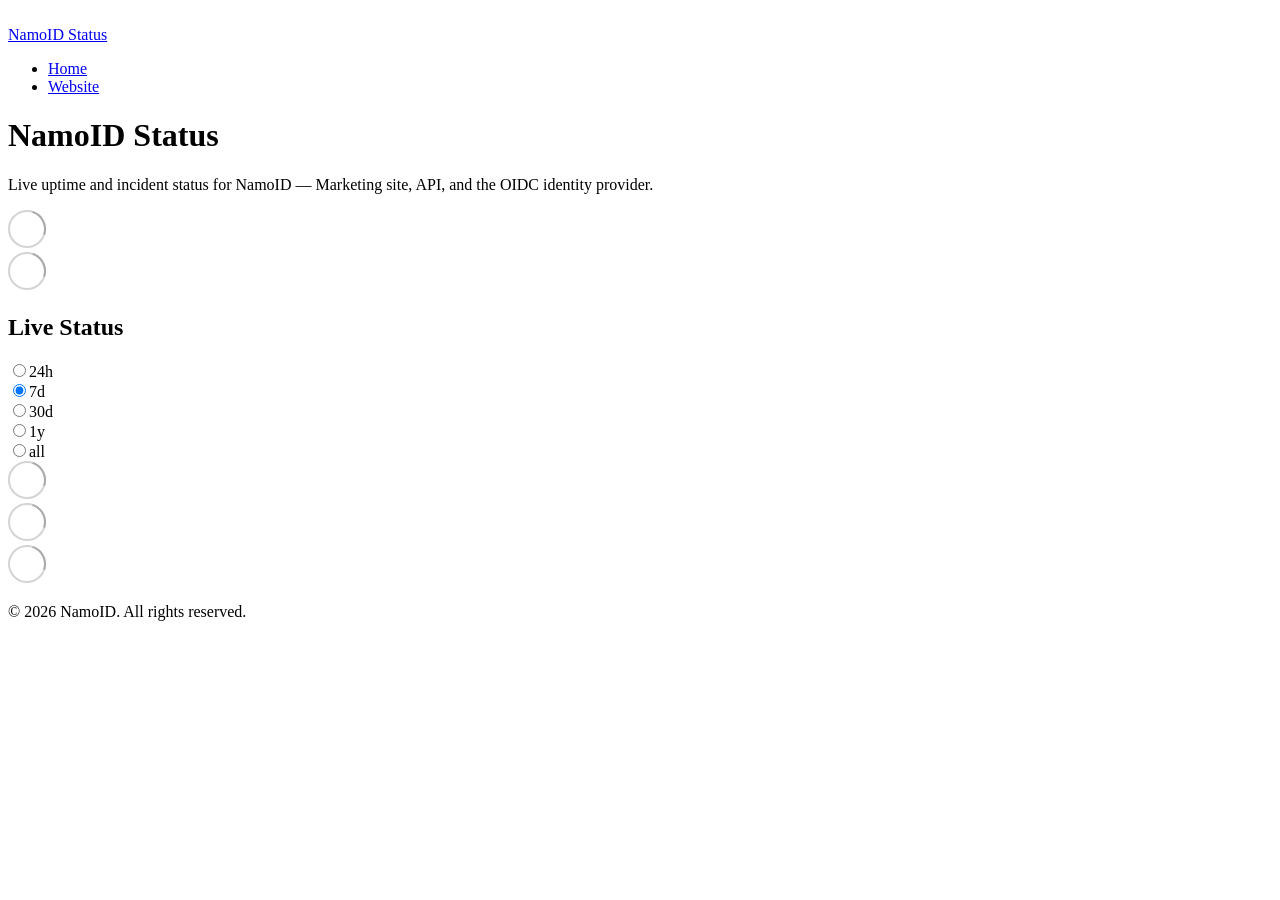
==== index.html @ d567763c "deploy: 367782b0f05a856212b68f230123e1f87686e694" ====
<!DOCTYPE html> <html lang=en> <head> <meta charset=utf-8> <meta content="width=device-width,initial-scale=1" name=viewport> <meta content=#333333 name=theme-color> <base href=/ > <link href=manifest.json rel=manifest crossorigin=use-credentials> <script>__SAPPER__={baseUrl:"",preloaded:[void 0,{}]};if('serviceWorker' in navigator)navigator.serviceWorker.register('/service-worker.js');(function(){try{eval("async function x(){}");var main="/client/client.33821339.js"}catch(e){main="/client/legacy/client.0864e225.js"};var s=document.createElement("script");try{new Function("if(0)import('')")();s.src=main;s.type="module";s.crossOrigin="use-credentials";}catch(e){s.src="/client/shimport@2.0.5.js";s.setAttribute("data-main",main);}document.head.appendChild(s);}());</script> <link href=client/client-31a52aa5.css rel=stylesheet><link href=client/createOctokit-a85f76c7.css rel=stylesheet><link href=client/index-b0b6455a.css rel=stylesheet> <title>NamoID Status</title><link href=https://status.namoid.in/themes/light.css rel=stylesheet><link href=https://status.namoid.in/global.css rel=stylesheet><link href=https://raw.githubusercontent.com/upptime/upptime/master/assets/upptime-icon.svg rel=icon type=image/svg><link href=/logo-192.png rel=icon type=image/png> <link href=/client/client.33821339.js rel=modulepreload as=script crossorigin=use-credentials><link href=/client/client-31a52aa5.css rel=preload as=style><link href=/client/index.540138ce.js rel=modulepreload as=script crossorigin=use-credentials><link href=/client/createOctokit.667b0dd9.js rel=modulepreload as=script crossorigin=use-credentials><link href=/client/inject_styles.803b7e80.js rel=modulepreload as=script crossorigin=use-credentials><link href=/client/createOctokit-a85f76c7.css rel=preload as=style><link href=/client/index-b0b6455a.css rel=preload as=style></head> <body> <div id=sapper> <nav class=svelte-a08hsz><div class="svelte-a08hsz container"><div><a class="svelte-a08hsz logo" href=https://status.namoid.in><img alt="" class=svelte-a08hsz src=https://namoid.in/brand/namoid-mark.svg> <div>NamoID Status</div></a></div> <ul class=svelte-a08hsz><li><a class=svelte-a08hsz href=/ target=_self aria-current=page>Home</a> <li><a class=svelte-a08hsz href=https://namoid.in target=_self>Website</a> </li> </ul></div> </nav> <main class=container> <header class=svelte-ngkazm><h1>NamoID Status</h1> <p class="svelte-ngkazm lead">Live uptime and incident status for NamoID — Marketing site, API, and the OIDC identity provider.</header> <section class=svelte-8lnl4f><div class="svelte-68jxue loading"><svg class=svelte-68jxue height=38 stroke=#aaa width=38 xmlns=http://www.w3.org/2000/svg><g fill=none fill-rule=evenodd><g stroke-width=2 transform="translate(1 1)"><circle cx=18 cy=18 r=18 stroke-opacity=.5></circle><path d="M36 18c0-9.94-8.06-18-18-18"><animateTransform attributeName=transform dur=1s from="0 18 18" repeatCount=indefinite to="360 18 18" type=rotate></animateTransform></path></g></g></svg></div> </section> <section class=svelte-8lnl4f><div class="svelte-68jxue loading"><svg class=svelte-68jxue height=38 stroke=#aaa width=38 xmlns=http://www.w3.org/2000/svg><g fill=none fill-rule=evenodd><g stroke-width=2 transform="translate(1 1)"><circle cx=18 cy=18 r=18 stroke-opacity=.5></circle><path d="M36 18c0-9.94-8.06-18-18-18"><animateTransform attributeName=transform dur=1s from="0 18 18" repeatCount=indefinite to="360 18 18" type=rotate></animateTransform></path></g></g></svg></div> </section> <div class="svelte-fqsq6s f changed"><h2>Live Status</h2> <form class="svelte-fqsq6s f r"><div><input class=svelte-fqsq6s id=data_day name=d type=radio value=day><label class=svelte-fqsq6s for=data_day>24h</label></div> <div><input class=svelte-fqsq6s id=data_week name=d type=radio value=week checked><label class=svelte-fqsq6s for=data_week>7d</label></div> <div><input class=svelte-fqsq6s id=data_month name=d type=radio value=month><label class=svelte-fqsq6s for=data_month>30d</label></div> <div><input class=svelte-fqsq6s id=data_year name=d type=radio value=year><label class=svelte-fqsq6s for=data_year>1y</label></div> <div><input class=svelte-fqsq6s id=data_all name=d type=radio value=all><label class=svelte-fqsq6s for=data_all>all</label></div></form></div> <section class="svelte-fqsq6s live-status"><div class="svelte-68jxue loading"><svg class=svelte-68jxue height=38 stroke=#aaa width=38 xmlns=http://www.w3.org/2000/svg><g fill=none fill-rule=evenodd><g stroke-width=2 transform="translate(1 1)"><circle cx=18 cy=18 r=18 stroke-opacity=.5></circle><path d="M36 18c0-9.94-8.06-18-18-18"><animateTransform attributeName=transform dur=1s from="0 18 18" repeatCount=indefinite to="360 18 18" type=rotate></animateTransform></path></g></g></svg></div> </section> <section><div class="svelte-68jxue loading"><svg class=svelte-68jxue height=38 stroke=#aaa width=38 xmlns=http://www.w3.org/2000/svg><g fill=none fill-rule=evenodd><g stroke-width=2 transform="translate(1 1)"><circle cx=18 cy=18 r=18 stroke-opacity=.5></circle><path d="M36 18c0-9.94-8.06-18-18-18"><animateTransform attributeName=transform dur=1s from="0 18 18" repeatCount=indefinite to="360 18 18" type=rotate></animateTransform></path></g></g></svg></div> </section> <section><div class="svelte-68jxue loading"><svg class=svelte-68jxue height=38 stroke=#aaa width=38 xmlns=http://www.w3.org/2000/svg><g fill=none fill-rule=evenodd><g stroke-width=2 transform="translate(1 1)"><circle cx=18 cy=18 r=18 stroke-opacity=.5></circle><path d="M36 18c0-9.94-8.06-18-18-18"><animateTransform attributeName=transform dur=1s from="0 18 18" repeatCount=indefinite to="360 18 18" type=rotate></animateTransform></path></g></g></svg></div></section></main> <footer class=svelte-jbr799><p>© 2026 NamoID. All rights reserved.</p> </footer></div> <script> try {
        if (typeof window !== "undefined" && window.navigator && navigator.serviceWorker) {
          navigator.serviceWorker.getRegistrations().then(function (registrations) {
            for (let registration of registrations) {
              registration.unregister();
            }
          });
        }
        if (typeof window !== "undefined" && "caches" in window) {
          caches.keys().then(function (keyList) {
            return Promise.all(
              keyList.map(function (key) {
                return caches.delete(key);
              })
            );
          });
        }
      } catch (error) {} </script>
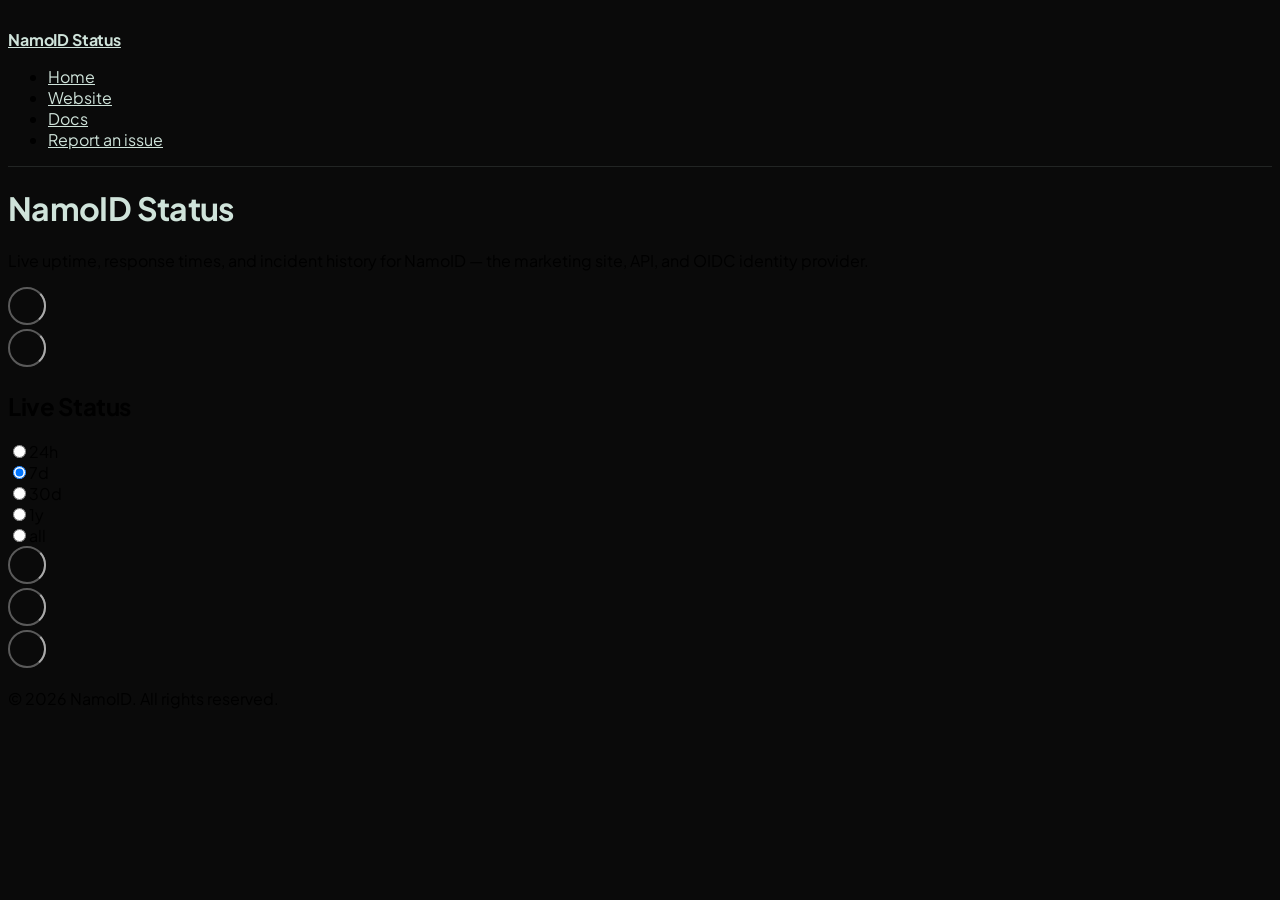
==== commit 08731f06: "deploy: 83ed402b2a803e1e3908982a7a2457b0d4858296" ====
--- a/index.html
+++ b/index.html
@@ -1,4 +1,4 @@
-<!DOCTYPE html> <html lang=en> <head> <meta charset=utf-8> <meta content="width=device-width,initial-scale=1" name=viewport> <meta content=#333333 name=theme-color> <base href=/ > <link href=manifest.json rel=manifest crossorigin=use-credentials> <script>__SAPPER__={baseUrl:"",preloaded:[void 0,{}]};if('serviceWorker' in navigator)navigator.serviceWorker.register('/service-worker.js');(function(){try{eval("async function x(){}");var main="/client/client.33821339.js"}catch(e){main="/client/legacy/client.0864e225.js"};var s=document.createElement("script");try{new Function("if(0)import('')")();s.src=main;s.type="module";s.crossOrigin="use-credentials";}catch(e){s.src="/client/shimport@2.0.5.js";s.setAttribute("data-main",main);}document.head.appendChild(s);}());</script> <link href=client/client-31a52aa5.css rel=stylesheet><link href=client/createOctokit-a85f76c7.css rel=stylesheet><link href=client/index-b0b6455a.css rel=stylesheet> <title>NamoID Status</title><link href=https://status.namoid.in/themes/light.css rel=stylesheet><link href=https://status.namoid.in/global.css rel=stylesheet><link href=https://raw.githubusercontent.com/upptime/upptime/master/assets/upptime-icon.svg rel=icon type=image/svg><link href=/logo-192.png rel=icon type=image/png> <link href=/client/client.33821339.js rel=modulepreload as=script crossorigin=use-credentials><link href=/client/client-31a52aa5.css rel=preload as=style><link href=/client/index.540138ce.js rel=modulepreload as=script crossorigin=use-credentials><link href=/client/createOctokit.667b0dd9.js rel=modulepreload as=script crossorigin=use-credentials><link href=/client/inject_styles.803b7e80.js rel=modulepreload as=script crossorigin=use-credentials><link href=/client/createOctokit-a85f76c7.css rel=preload as=style><link href=/client/index-b0b6455a.css rel=preload as=style></head> <body> <div id=sapper> <nav class=svelte-a08hsz><div class="svelte-a08hsz container"><div><a class="svelte-a08hsz logo" href=https://status.namoid.in><img alt="" class=svelte-a08hsz src=https://namoid.in/brand/namoid-mark.svg> <div>NamoID Status</div></a></div> <ul class=svelte-a08hsz><li><a class=svelte-a08hsz href=/ target=_self aria-current=page>Home</a> <li><a class=svelte-a08hsz href=https://namoid.in target=_self>Website</a> </li> </ul></div> </nav> <main class=container> <header class=svelte-ngkazm><h1>NamoID Status</h1> <p class="svelte-ngkazm lead">Live uptime and incident status for NamoID — Marketing site, API, and the OIDC identity provider.</header> <section class=svelte-8lnl4f><div class="svelte-68jxue loading"><svg class=svelte-68jxue height=38 stroke=#aaa width=38 xmlns=http://www.w3.org/2000/svg><g fill=none fill-rule=evenodd><g stroke-width=2 transform="translate(1 1)"><circle cx=18 cy=18 r=18 stroke-opacity=.5></circle><path d="M36 18c0-9.94-8.06-18-18-18"><animateTransform attributeName=transform dur=1s from="0 18 18" repeatCount=indefinite to="360 18 18" type=rotate></animateTransform></path></g></g></svg></div> </section> <section class=svelte-8lnl4f><div class="svelte-68jxue loading"><svg class=svelte-68jxue height=38 stroke=#aaa width=38 xmlns=http://www.w3.org/2000/svg><g fill=none fill-rule=evenodd><g stroke-width=2 transform="translate(1 1)"><circle cx=18 cy=18 r=18 stroke-opacity=.5></circle><path d="M36 18c0-9.94-8.06-18-18-18"><animateTransform attributeName=transform dur=1s from="0 18 18" repeatCount=indefinite to="360 18 18" type=rotate></animateTransform></path></g></g></svg></div> </section> <div class="svelte-fqsq6s f changed"><h2>Live Status</h2> <form class="svelte-fqsq6s f r"><div><input class=svelte-fqsq6s id=data_day name=d type=radio value=day><label class=svelte-fqsq6s for=data_day>24h</label></div> <div><input class=svelte-fqsq6s id=data_week name=d type=radio value=week checked><label class=svelte-fqsq6s for=data_week>7d</label></div> <div><input class=svelte-fqsq6s id=data_month name=d type=radio value=month><label class=svelte-fqsq6s for=data_month>30d</label></div> <div><input class=svelte-fqsq6s id=data_year name=d type=radio value=year><label class=svelte-fqsq6s for=data_year>1y</label></div> <div><input class=svelte-fqsq6s id=data_all name=d type=radio value=all><label class=svelte-fqsq6s for=data_all>all</label></div></form></div> <section class="svelte-fqsq6s live-status"><div class="svelte-68jxue loading"><svg class=svelte-68jxue height=38 stroke=#aaa width=38 xmlns=http://www.w3.org/2000/svg><g fill=none fill-rule=evenodd><g stroke-width=2 transform="translate(1 1)"><circle cx=18 cy=18 r=18 stroke-opacity=.5></circle><path d="M36 18c0-9.94-8.06-18-18-18"><animateTransform attributeName=transform dur=1s from="0 18 18" repeatCount=indefinite to="360 18 18" type=rotate></animateTransform></path></g></g></svg></div> </section> <section><div class="svelte-68jxue loading"><svg class=svelte-68jxue height=38 stroke=#aaa width=38 xmlns=http://www.w3.org/2000/svg><g fill=none fill-rule=evenodd><g stroke-width=2 transform="translate(1 1)"><circle cx=18 cy=18 r=18 stroke-opacity=.5></circle><path d="M36 18c0-9.94-8.06-18-18-18"><animateTransform attributeName=transform dur=1s from="0 18 18" repeatCount=indefinite to="360 18 18" type=rotate></animateTransform></path></g></g></svg></div> </section> <section><div class="svelte-68jxue loading"><svg class=svelte-68jxue height=38 stroke=#aaa width=38 xmlns=http://www.w3.org/2000/svg><g fill=none fill-rule=evenodd><g stroke-width=2 transform="translate(1 1)"><circle cx=18 cy=18 r=18 stroke-opacity=.5></circle><path d="M36 18c0-9.94-8.06-18-18-18"><animateTransform attributeName=transform dur=1s from="0 18 18" repeatCount=indefinite to="360 18 18" type=rotate></animateTransform></path></g></g></svg></div></section></main> <footer class=svelte-jbr799><p>© 2026 NamoID. All rights reserved.</p> </footer></div> <script> try {
+<!DOCTYPE html> <html lang=en> <head> <meta charset=utf-8> <meta content="width=device-width,initial-scale=1" name=viewport> <meta content=#333333 name=theme-color> <base href=/ > <link href=manifest.json rel=manifest crossorigin=use-credentials> <script>__SAPPER__={baseUrl:"",preloaded:[void 0,{}]};if('serviceWorker' in navigator)navigator.serviceWorker.register('/service-worker.js');(function(){try{eval("async function x(){}");var main="/client/client.bd8306f9.js"}catch(e){main="/client/legacy/client.c1e51a05.js"};var s=document.createElement("script");try{new Function("if(0)import('')")();s.src=main;s.type="module";s.crossOrigin="use-credentials";}catch(e){s.src="/client/shimport@2.0.5.js";s.setAttribute("data-main",main);}document.head.appendChild(s);}());</script> <link href=client/client-31a52aa5.css rel=stylesheet><link href=client/createOctokit-a85f76c7.css rel=stylesheet><link href=client/index-b0b6455a.css rel=stylesheet> <title>NamoID Status</title><link href=https://status.namoid.in/themes/dark.css rel=stylesheet><link href=https://status.namoid.in/global.css rel=stylesheet><link href=https://namoid.in/brand/namoid-favicon.svg rel=icon type=image/svg><link href=https://namoid.in/brand/namoid-favicon.svg rel=icon type=image/png><style>@import url(https://fonts.googleapis.com/css2?family=Plus+Jakarta+Sans:wght@400;500;600;700&family=JetBrains+Mono:wght@400;500&display=swap);:root{--namoid-emerald:#0e5b47;--namoid-deep:#0a4a39;--namoid-mint:#cfe3da;--namoid-ink:#0a0a0a}body{font-family:'Plus Jakarta Sans',system-ui,-apple-system,sans-serif!important;background:var(--namoid-ink)!important}.lead,h1,h2,h3{font-family:'Plus Jakarta Sans',sans-serif!important}h1,h2,h3{letter-spacing:-.02em}header h1{color:var(--namoid-mint)}a{color:var(--namoid-mint)}a:hover{color:#fff}code{font-family:'JetBrains Mono',ui-monospace,monospace!important}nav{border-bottom:1px solid rgba(207,227,218,.12)}nav .logo div{color:var(--namoid-mint);font-weight:700;letter-spacing:-.01em}</style> <link href=/client/client.bd8306f9.js rel=modulepreload as=script crossorigin=use-credentials><link href=/client/client-31a52aa5.css rel=preload as=style><link href=/client/index.55be8b76.js rel=modulepreload as=script crossorigin=use-credentials><link href=/client/createOctokit.fb13999f.js rel=modulepreload as=script crossorigin=use-credentials><link href=/client/inject_styles.803b7e80.js rel=modulepreload as=script crossorigin=use-credentials><link href=/client/createOctokit-a85f76c7.css rel=preload as=style><link href=/client/index-b0b6455a.css rel=preload as=style></head> <body> <div id=sapper> <nav class=svelte-a08hsz><div class="svelte-a08hsz container"><div><a class="svelte-a08hsz logo" href=https://status.namoid.in><img alt="" class=svelte-a08hsz src=https://namoid.in/brand/namoid-mark.svg> <div>NamoID Status</div></a></div> <ul class=svelte-a08hsz><li><a class=svelte-a08hsz href=/ target=_self aria-current=page>Home</a> <li><a class=svelte-a08hsz href=https://namoid.in target=_self>Website</a> <li><a class=svelte-a08hsz href=https://docs.namoid.in target=_self>Docs</a> <li><a class=svelte-a08hsz href=https://github.com/namoidhq/namoid-status/issues target=_self>Report an issue</a> </li> </ul></div> </nav> <main class=container> <header class=svelte-ngkazm><h1>NamoID Status</h1> <p class="svelte-ngkazm lead">Live uptime, response times, and incident history for NamoID — the marketing site, API, and OIDC identity provider.</header> <section class=svelte-8lnl4f><div class="svelte-68jxue loading"><svg class=svelte-68jxue height=38 stroke=#aaa width=38 xmlns=http://www.w3.org/2000/svg><g fill=none fill-rule=evenodd><g stroke-width=2 transform="translate(1 1)"><circle cx=18 cy=18 r=18 stroke-opacity=.5></circle><path d="M36 18c0-9.94-8.06-18-18-18"><animateTransform attributeName=transform dur=1s from="0 18 18" repeatCount=indefinite to="360 18 18" type=rotate></animateTransform></path></g></g></svg></div> </section> <section class=svelte-8lnl4f><div class="svelte-68jxue loading"><svg class=svelte-68jxue height=38 stroke=#aaa width=38 xmlns=http://www.w3.org/2000/svg><g fill=none fill-rule=evenodd><g stroke-width=2 transform="translate(1 1)"><circle cx=18 cy=18 r=18 stroke-opacity=.5></circle><path d="M36 18c0-9.94-8.06-18-18-18"><animateTransform attributeName=transform dur=1s from="0 18 18" repeatCount=indefinite to="360 18 18" type=rotate></animateTransform></path></g></g></svg></div> </section> <div class="svelte-fqsq6s f changed"><h2>Live Status</h2> <form class="svelte-fqsq6s f r"><div><input class=svelte-fqsq6s id=data_day name=d type=radio value=day><label class=svelte-fqsq6s for=data_day>24h</label></div> <div><input class=svelte-fqsq6s id=data_week name=d type=radio value=week checked><label class=svelte-fqsq6s for=data_week>7d</label></div> <div><input class=svelte-fqsq6s id=data_month name=d type=radio value=month><label class=svelte-fqsq6s for=data_month>30d</label></div> <div><input class=svelte-fqsq6s id=data_year name=d type=radio value=year><label class=svelte-fqsq6s for=data_year>1y</label></div> <div><input class=svelte-fqsq6s id=data_all name=d type=radio value=all><label class=svelte-fqsq6s for=data_all>all</label></div></form></div> <section class="svelte-fqsq6s live-status"><div class="svelte-68jxue loading"><svg class=svelte-68jxue height=38 stroke=#aaa width=38 xmlns=http://www.w3.org/2000/svg><g fill=none fill-rule=evenodd><g stroke-width=2 transform="translate(1 1)"><circle cx=18 cy=18 r=18 stroke-opacity=.5></circle><path d="M36 18c0-9.94-8.06-18-18-18"><animateTransform attributeName=transform dur=1s from="0 18 18" repeatCount=indefinite to="360 18 18" type=rotate></animateTransform></path></g></g></svg></div> </section> <section><div class="svelte-68jxue loading"><svg class=svelte-68jxue height=38 stroke=#aaa width=38 xmlns=http://www.w3.org/2000/svg><g fill=none fill-rule=evenodd><g stroke-width=2 transform="translate(1 1)"><circle cx=18 cy=18 r=18 stroke-opacity=.5></circle><path d="M36 18c0-9.94-8.06-18-18-18"><animateTransform attributeName=transform dur=1s from="0 18 18" repeatCount=indefinite to="360 18 18" type=rotate></animateTransform></path></g></g></svg></div> </section> <section><div class="svelte-68jxue loading"><svg class=svelte-68jxue height=38 stroke=#aaa width=38 xmlns=http://www.w3.org/2000/svg><g fill=none fill-rule=evenodd><g stroke-width=2 transform="translate(1 1)"><circle cx=18 cy=18 r=18 stroke-opacity=.5></circle><path d="M36 18c0-9.94-8.06-18-18-18"><animateTransform attributeName=transform dur=1s from="0 18 18" repeatCount=indefinite to="360 18 18" type=rotate></animateTransform></path></g></g></svg></div></section></main> <footer class=svelte-jbr799><p>© 2026 NamoID. All rights reserved.</p> </footer></div> <script> try {
         if (typeof window !== "undefined" && window.navigator && navigator.serviceWorker) {
           navigator.serviceWorker.getRegistrations().then(function (registrations) {
             for (let registration of registrations) {
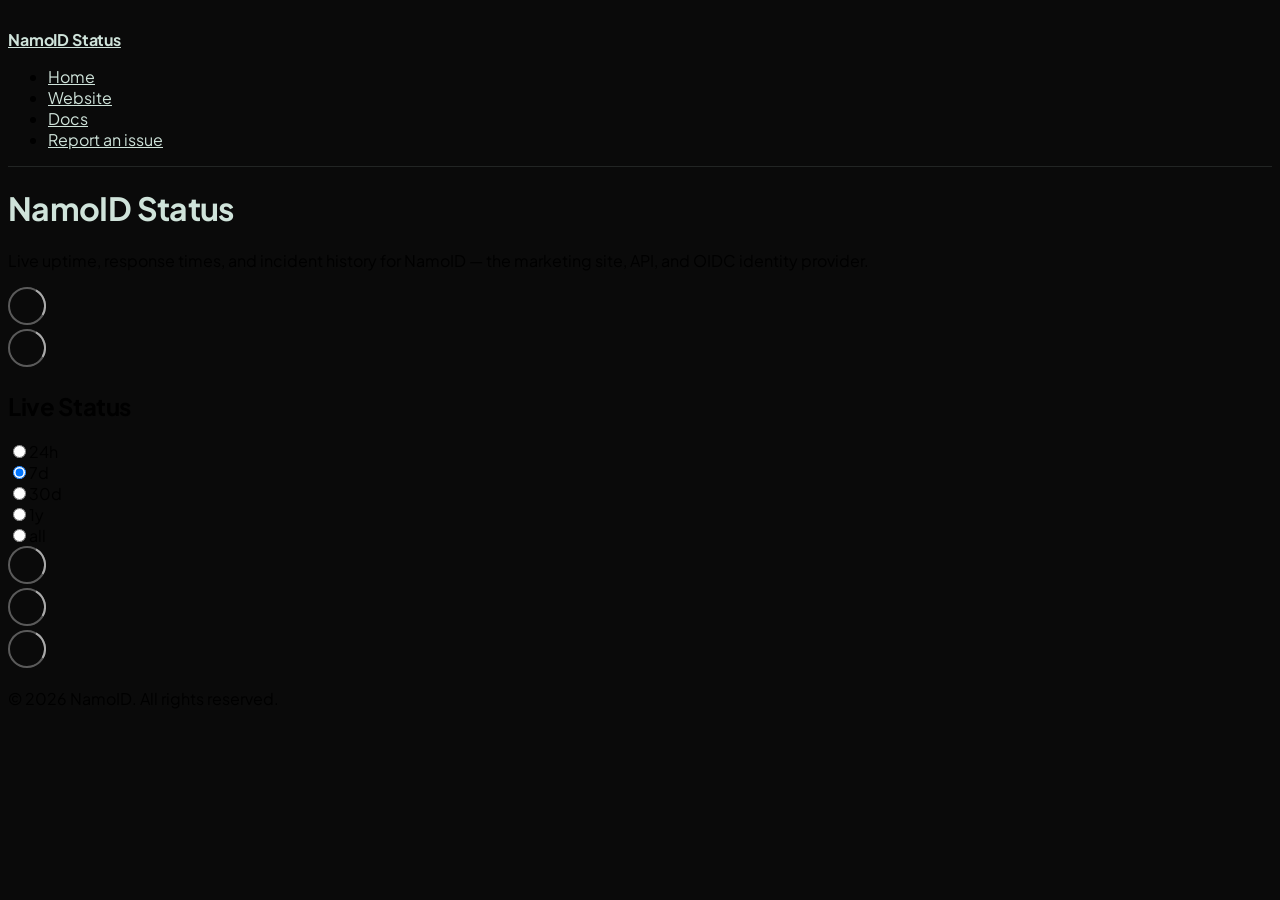
==== commit f359f20f: "deploy: ca6bcf365f59eab05c276e57aae86912b97ebbfc" ====
--- a/index.html
+++ b/index.html
@@ -1,4 +1,4 @@
-<!DOCTYPE html> <html lang=en> <head> <meta charset=utf-8> <meta content="width=device-width,initial-scale=1" name=viewport> <meta content=#333333 name=theme-color> <base href=/ > <link href=manifest.json rel=manifest crossorigin=use-credentials> <script>__SAPPER__={baseUrl:"",preloaded:[void 0,{}]};if('serviceWorker' in navigator)navigator.serviceWorker.register('/service-worker.js');(function(){try{eval("async function x(){}");var main="/client/client.bd8306f9.js"}catch(e){main="/client/legacy/client.c1e51a05.js"};var s=document.createElement("script");try{new Function("if(0)import('')")();s.src=main;s.type="module";s.crossOrigin="use-credentials";}catch(e){s.src="/client/shimport@2.0.5.js";s.setAttribute("data-main",main);}document.head.appendChild(s);}());</script> <link href=client/client-31a52aa5.css rel=stylesheet><link href=client/createOctokit-a85f76c7.css rel=stylesheet><link href=client/index-b0b6455a.css rel=stylesheet> <title>NamoID Status</title><link href=https://status.namoid.in/themes/dark.css rel=stylesheet><link href=https://status.namoid.in/global.css rel=stylesheet><link href=https://namoid.in/brand/namoid-favicon.svg rel=icon type=image/svg><link href=https://namoid.in/brand/namoid-favicon.svg rel=icon type=image/png><style>@import url(https://fonts.googleapis.com/css2?family=Plus+Jakarta+Sans:wght@400;500;600;700&family=JetBrains+Mono:wght@400;500&display=swap);:root{--namoid-emerald:#0e5b47;--namoid-deep:#0a4a39;--namoid-mint:#cfe3da;--namoid-ink:#0a0a0a}body{font-family:'Plus Jakarta Sans',system-ui,-apple-system,sans-serif!important;background:var(--namoid-ink)!important}.lead,h1,h2,h3{font-family:'Plus Jakarta Sans',sans-serif!important}h1,h2,h3{letter-spacing:-.02em}header h1{color:var(--namoid-mint)}a{color:var(--namoid-mint)}a:hover{color:#fff}code{font-family:'JetBrains Mono',ui-monospace,monospace!important}nav{border-bottom:1px solid rgba(207,227,218,.12)}nav .logo div{color:var(--namoid-mint);font-weight:700;letter-spacing:-.01em}</style> <link href=/client/client.bd8306f9.js rel=modulepreload as=script crossorigin=use-credentials><link href=/client/client-31a52aa5.css rel=preload as=style><link href=/client/index.55be8b76.js rel=modulepreload as=script crossorigin=use-credentials><link href=/client/createOctokit.fb13999f.js rel=modulepreload as=script crossorigin=use-credentials><link href=/client/inject_styles.803b7e80.js rel=modulepreload as=script crossorigin=use-credentials><link href=/client/createOctokit-a85f76c7.css rel=preload as=style><link href=/client/index-b0b6455a.css rel=preload as=style></head> <body> <div id=sapper> <nav class=svelte-a08hsz><div class="svelte-a08hsz container"><div><a class="svelte-a08hsz logo" href=https://status.namoid.in><img alt="" class=svelte-a08hsz src=https://namoid.in/brand/namoid-mark.svg> <div>NamoID Status</div></a></div> <ul class=svelte-a08hsz><li><a class=svelte-a08hsz href=/ target=_self aria-current=page>Home</a> <li><a class=svelte-a08hsz href=https://namoid.in target=_self>Website</a> <li><a class=svelte-a08hsz href=https://docs.namoid.in target=_self>Docs</a> <li><a class=svelte-a08hsz href=https://github.com/namoidhq/namoid-status/issues target=_self>Report an issue</a> </li> </ul></div> </nav> <main class=container> <header class=svelte-ngkazm><h1>NamoID Status</h1> <p class="svelte-ngkazm lead">Live uptime, response times, and incident history for NamoID — the marketing site, API, and OIDC identity provider.</header> <section class=svelte-8lnl4f><div class="svelte-68jxue loading"><svg class=svelte-68jxue height=38 stroke=#aaa width=38 xmlns=http://www.w3.org/2000/svg><g fill=none fill-rule=evenodd><g stroke-width=2 transform="translate(1 1)"><circle cx=18 cy=18 r=18 stroke-opacity=.5></circle><path d="M36 18c0-9.94-8.06-18-18-18"><animateTransform attributeName=transform dur=1s from="0 18 18" repeatCount=indefinite to="360 18 18" type=rotate></animateTransform></path></g></g></svg></div> </section> <section class=svelte-8lnl4f><div class="svelte-68jxue loading"><svg class=svelte-68jxue height=38 stroke=#aaa width=38 xmlns=http://www.w3.org/2000/svg><g fill=none fill-rule=evenodd><g stroke-width=2 transform="translate(1 1)"><circle cx=18 cy=18 r=18 stroke-opacity=.5></circle><path d="M36 18c0-9.94-8.06-18-18-18"><animateTransform attributeName=transform dur=1s from="0 18 18" repeatCount=indefinite to="360 18 18" type=rotate></animateTransform></path></g></g></svg></div> </section> <div class="svelte-fqsq6s f changed"><h2>Live Status</h2> <form class="svelte-fqsq6s f r"><div><input class=svelte-fqsq6s id=data_day name=d type=radio value=day><label class=svelte-fqsq6s for=data_day>24h</label></div> <div><input class=svelte-fqsq6s id=data_week name=d type=radio value=week checked><label class=svelte-fqsq6s for=data_week>7d</label></div> <div><input class=svelte-fqsq6s id=data_month name=d type=radio value=month><label class=svelte-fqsq6s for=data_month>30d</label></div> <div><input class=svelte-fqsq6s id=data_year name=d type=radio value=year><label class=svelte-fqsq6s for=data_year>1y</label></div> <div><input class=svelte-fqsq6s id=data_all name=d type=radio value=all><label class=svelte-fqsq6s for=data_all>all</label></div></form></div> <section class="svelte-fqsq6s live-status"><div class="svelte-68jxue loading"><svg class=svelte-68jxue height=38 stroke=#aaa width=38 xmlns=http://www.w3.org/2000/svg><g fill=none fill-rule=evenodd><g stroke-width=2 transform="translate(1 1)"><circle cx=18 cy=18 r=18 stroke-opacity=.5></circle><path d="M36 18c0-9.94-8.06-18-18-18"><animateTransform attributeName=transform dur=1s from="0 18 18" repeatCount=indefinite to="360 18 18" type=rotate></animateTransform></path></g></g></svg></div> </section> <section><div class="svelte-68jxue loading"><svg class=svelte-68jxue height=38 stroke=#aaa width=38 xmlns=http://www.w3.org/2000/svg><g fill=none fill-rule=evenodd><g stroke-width=2 transform="translate(1 1)"><circle cx=18 cy=18 r=18 stroke-opacity=.5></circle><path d="M36 18c0-9.94-8.06-18-18-18"><animateTransform attributeName=transform dur=1s from="0 18 18" repeatCount=indefinite to="360 18 18" type=rotate></animateTransform></path></g></g></svg></div> </section> <section><div class="svelte-68jxue loading"><svg class=svelte-68jxue height=38 stroke=#aaa width=38 xmlns=http://www.w3.org/2000/svg><g fill=none fill-rule=evenodd><g stroke-width=2 transform="translate(1 1)"><circle cx=18 cy=18 r=18 stroke-opacity=.5></circle><path d="M36 18c0-9.94-8.06-18-18-18"><animateTransform attributeName=transform dur=1s from="0 18 18" repeatCount=indefinite to="360 18 18" type=rotate></animateTransform></path></g></g></svg></div></section></main> <footer class=svelte-jbr799><p>© 2026 NamoID. All rights reserved.</p> </footer></div> <script> try {
+<!DOCTYPE html> <html lang=en> <head> <meta charset=utf-8> <meta content="width=device-width,initial-scale=1" name=viewport> <meta content=#333333 name=theme-color> <base href=/ > <link href=manifest.json rel=manifest crossorigin=use-credentials> <script>__SAPPER__={baseUrl:"",preloaded:[void 0,{}]};if('serviceWorker' in navigator)navigator.serviceWorker.register('/service-worker.js');(function(){try{eval("async function x(){}");var main="/client/client.fe1031a8.js"}catch(e){main="/client/legacy/client.6e5d672d.js"};var s=document.createElement("script");try{new Function("if(0)import('')")();s.src=main;s.type="module";s.crossOrigin="use-credentials";}catch(e){s.src="/client/shimport@2.0.5.js";s.setAttribute("data-main",main);}document.head.appendChild(s);}());</script> <link href=client/client-31a52aa5.css rel=stylesheet><link href=client/createOctokit-a85f76c7.css rel=stylesheet><link href=client/index-b0b6455a.css rel=stylesheet> <title>NamoID Status</title><link href=https://status.namoid.in/themes/dark.css rel=stylesheet><link href=https://status.namoid.in/global.css rel=stylesheet><link href=https://namoid.in/brand/namoid-favicon.svg rel=icon type=image/svg><link href=https://namoid.in/icon-192.png rel=icon type=image/png><meta content="NamoID Status"><meta content="Live uptime, response times, and incident history for NamoID."><meta content=https://namoid.in/brand/namoid-og.png><meta content=https://status.namoid.in><meta content=website><meta content=summary_large_image name=twitter:card><meta content="NamoID Status" name=twitter:title><meta content="Live uptime, response times, and incident history for NamoID." name=twitter:description><meta content=https://namoid.in/brand/namoid-og.png name=twitter:image><style>@import url(https://fonts.googleapis.com/css2?family=Plus+Jakarta+Sans:wght@400;500;600;700&family=JetBrains+Mono:wght@400;500&display=swap);:root{--namoid-emerald:#0e5b47;--namoid-deep:#0a4a39;--namoid-mint:#cfe3da;--namoid-ink:#0a0a0a}body{font-family:'Plus Jakarta Sans',system-ui,-apple-system,sans-serif!important;background:var(--namoid-ink)!important}.lead,h1,h2,h3{font-family:'Plus Jakarta Sans',sans-serif!important}h1,h2,h3{letter-spacing:-.02em}header h1{color:var(--namoid-mint)}a{color:var(--namoid-mint)}a:hover{color:#fff}code{font-family:'JetBrains Mono',ui-monospace,monospace!important}nav{border-bottom:1px solid rgba(207,227,218,.12)}nav .logo div{color:var(--namoid-mint);font-weight:700;letter-spacing:-.01em}</style> <link href=/client/client.fe1031a8.js rel=modulepreload as=script crossorigin=use-credentials><link href=/client/client-31a52aa5.css rel=preload as=style><link href=/client/index.fd6b802f.js rel=modulepreload as=script crossorigin=use-credentials><link href=/client/createOctokit.e4261e40.js rel=modulepreload as=script crossorigin=use-credentials><link href=/client/inject_styles.803b7e80.js rel=modulepreload as=script crossorigin=use-credentials><link href=/client/createOctokit-a85f76c7.css rel=preload as=style><link href=/client/index-b0b6455a.css rel=preload as=style></head> <body> <div id=sapper> <nav class=svelte-a08hsz><div class="svelte-a08hsz container"><div><a class="svelte-a08hsz logo" href=https://status.namoid.in><img alt="" class=svelte-a08hsz src=https://namoid.in/brand/namoid-mark.svg> <div>NamoID Status</div></a></div> <ul class=svelte-a08hsz><li><a class=svelte-a08hsz href=/ target=_self aria-current=page>Home</a> <li><a class=svelte-a08hsz href=https://namoid.in target=_self>Website</a> <li><a class=svelte-a08hsz href=https://docs.namoid.in target=_self>Docs</a> <li><a class=svelte-a08hsz href=https://github.com/namoidhq/namoid-status/issues target=_self>Report an issue</a> </li> </ul></div> </nav> <main class=container> <header class=svelte-ngkazm><h1>NamoID Status</h1> <p class="svelte-ngkazm lead">Live uptime, response times, and incident history for NamoID — the marketing site, API, and OIDC identity provider.</header> <section class=svelte-8lnl4f><div class="svelte-68jxue loading"><svg class=svelte-68jxue height=38 stroke=#aaa width=38 xmlns=http://www.w3.org/2000/svg><g fill=none fill-rule=evenodd><g stroke-width=2 transform="translate(1 1)"><circle cx=18 cy=18 r=18 stroke-opacity=.5></circle><path d="M36 18c0-9.94-8.06-18-18-18"><animateTransform attributeName=transform dur=1s from="0 18 18" repeatCount=indefinite to="360 18 18" type=rotate></animateTransform></path></g></g></svg></div> </section> <section class=svelte-8lnl4f><div class="svelte-68jxue loading"><svg class=svelte-68jxue height=38 stroke=#aaa width=38 xmlns=http://www.w3.org/2000/svg><g fill=none fill-rule=evenodd><g stroke-width=2 transform="translate(1 1)"><circle cx=18 cy=18 r=18 stroke-opacity=.5></circle><path d="M36 18c0-9.94-8.06-18-18-18"><animateTransform attributeName=transform dur=1s from="0 18 18" repeatCount=indefinite to="360 18 18" type=rotate></animateTransform></path></g></g></svg></div> </section> <div class="svelte-fqsq6s f changed"><h2>Live Status</h2> <form class="svelte-fqsq6s f r"><div><input class=svelte-fqsq6s id=data_day name=d type=radio value=day><label class=svelte-fqsq6s for=data_day>24h</label></div> <div><input class=svelte-fqsq6s id=data_week name=d type=radio value=week checked><label class=svelte-fqsq6s for=data_week>7d</label></div> <div><input class=svelte-fqsq6s id=data_month name=d type=radio value=month><label class=svelte-fqsq6s for=data_month>30d</label></div> <div><input class=svelte-fqsq6s id=data_year name=d type=radio value=year><label class=svelte-fqsq6s for=data_year>1y</label></div> <div><input class=svelte-fqsq6s id=data_all name=d type=radio value=all><label class=svelte-fqsq6s for=data_all>all</label></div></form></div> <section class="svelte-fqsq6s live-status"><div class="svelte-68jxue loading"><svg class=svelte-68jxue height=38 stroke=#aaa width=38 xmlns=http://www.w3.org/2000/svg><g fill=none fill-rule=evenodd><g stroke-width=2 transform="translate(1 1)"><circle cx=18 cy=18 r=18 stroke-opacity=.5></circle><path d="M36 18c0-9.94-8.06-18-18-18"><animateTransform attributeName=transform dur=1s from="0 18 18" repeatCount=indefinite to="360 18 18" type=rotate></animateTransform></path></g></g></svg></div> </section> <section><div class="svelte-68jxue loading"><svg class=svelte-68jxue height=38 stroke=#aaa width=38 xmlns=http://www.w3.org/2000/svg><g fill=none fill-rule=evenodd><g stroke-width=2 transform="translate(1 1)"><circle cx=18 cy=18 r=18 stroke-opacity=.5></circle><path d="M36 18c0-9.94-8.06-18-18-18"><animateTransform attributeName=transform dur=1s from="0 18 18" repeatCount=indefinite to="360 18 18" type=rotate></animateTransform></path></g></g></svg></div> </section> <section><div class="svelte-68jxue loading"><svg class=svelte-68jxue height=38 stroke=#aaa width=38 xmlns=http://www.w3.org/2000/svg><g fill=none fill-rule=evenodd><g stroke-width=2 transform="translate(1 1)"><circle cx=18 cy=18 r=18 stroke-opacity=.5></circle><path d="M36 18c0-9.94-8.06-18-18-18"><animateTransform attributeName=transform dur=1s from="0 18 18" repeatCount=indefinite to="360 18 18" type=rotate></animateTransform></path></g></g></svg></div></section></main> <footer class=svelte-jbr799><p>© 2026 NamoID. All rights reserved.</p> </footer></div> <script> try {
         if (typeof window !== "undefined" && window.navigator && navigator.serviceWorker) {
           navigator.serviceWorker.getRegistrations().then(function (registrations) {
             for (let registration of registrations) {
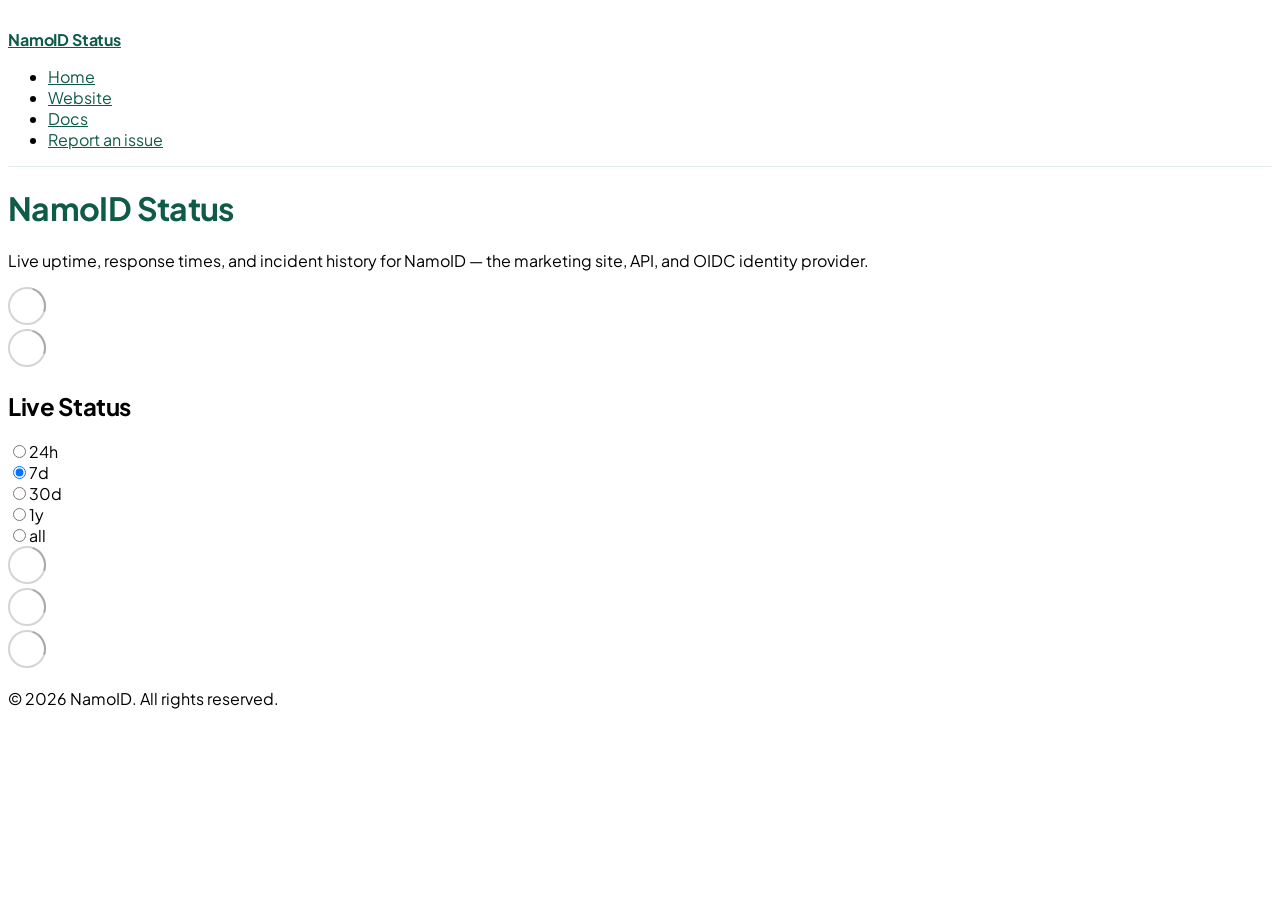
==== commit 16e64da2: "deploy: abff34827d9abf2420e1084c80be80121b65d8e7" ====
--- a/index.html
+++ b/index.html
@@ -1,4 +1,4 @@
-<!DOCTYPE html> <html lang=en> <head> <meta charset=utf-8> <meta content="width=device-width,initial-scale=1" name=viewport> <meta content=#333333 name=theme-color> <base href=/ > <link href=manifest.json rel=manifest crossorigin=use-credentials> <script>__SAPPER__={baseUrl:"",preloaded:[void 0,{}]};if('serviceWorker' in navigator)navigator.serviceWorker.register('/service-worker.js');(function(){try{eval("async function x(){}");var main="/client/client.fe1031a8.js"}catch(e){main="/client/legacy/client.6e5d672d.js"};var s=document.createElement("script");try{new Function("if(0)import('')")();s.src=main;s.type="module";s.crossOrigin="use-credentials";}catch(e){s.src="/client/shimport@2.0.5.js";s.setAttribute("data-main",main);}document.head.appendChild(s);}());</script> <link href=client/client-31a52aa5.css rel=stylesheet><link href=client/createOctokit-a85f76c7.css rel=stylesheet><link href=client/index-b0b6455a.css rel=stylesheet> <title>NamoID Status</title><link href=https://status.namoid.in/themes/dark.css rel=stylesheet><link href=https://status.namoid.in/global.css rel=stylesheet><link href=https://namoid.in/brand/namoid-favicon.svg rel=icon type=image/svg><link href=https://namoid.in/icon-192.png rel=icon type=image/png><meta content="NamoID Status"><meta content="Live uptime, response times, and incident history for NamoID."><meta content=https://namoid.in/brand/namoid-og.png><meta content=https://status.namoid.in><meta content=website><meta content=summary_large_image name=twitter:card><meta content="NamoID Status" name=twitter:title><meta content="Live uptime, response times, and incident history for NamoID." name=twitter:description><meta content=https://namoid.in/brand/namoid-og.png name=twitter:image><style>@import url(https://fonts.googleapis.com/css2?family=Plus+Jakarta+Sans:wght@400;500;600;700&family=JetBrains+Mono:wght@400;500&display=swap);:root{--namoid-emerald:#0e5b47;--namoid-deep:#0a4a39;--namoid-mint:#cfe3da;--namoid-ink:#0a0a0a}body{font-family:'Plus Jakarta Sans',system-ui,-apple-system,sans-serif!important;background:var(--namoid-ink)!important}.lead,h1,h2,h3{font-family:'Plus Jakarta Sans',sans-serif!important}h1,h2,h3{letter-spacing:-.02em}header h1{color:var(--namoid-mint)}a{color:var(--namoid-mint)}a:hover{color:#fff}code{font-family:'JetBrains Mono',ui-monospace,monospace!important}nav{border-bottom:1px solid rgba(207,227,218,.12)}nav .logo div{color:var(--namoid-mint);font-weight:700;letter-spacing:-.01em}</style> <link href=/client/client.fe1031a8.js rel=modulepreload as=script crossorigin=use-credentials><link href=/client/client-31a52aa5.css rel=preload as=style><link href=/client/index.fd6b802f.js rel=modulepreload as=script crossorigin=use-credentials><link href=/client/createOctokit.e4261e40.js rel=modulepreload as=script crossorigin=use-credentials><link href=/client/inject_styles.803b7e80.js rel=modulepreload as=script crossorigin=use-credentials><link href=/client/createOctokit-a85f76c7.css rel=preload as=style><link href=/client/index-b0b6455a.css rel=preload as=style></head> <body> <div id=sapper> <nav class=svelte-a08hsz><div class="svelte-a08hsz container"><div><a class="svelte-a08hsz logo" href=https://status.namoid.in><img alt="" class=svelte-a08hsz src=https://namoid.in/brand/namoid-mark.svg> <div>NamoID Status</div></a></div> <ul class=svelte-a08hsz><li><a class=svelte-a08hsz href=/ target=_self aria-current=page>Home</a> <li><a class=svelte-a08hsz href=https://namoid.in target=_self>Website</a> <li><a class=svelte-a08hsz href=https://docs.namoid.in target=_self>Docs</a> <li><a class=svelte-a08hsz href=https://github.com/namoidhq/namoid-status/issues target=_self>Report an issue</a> </li> </ul></div> </nav> <main class=container> <header class=svelte-ngkazm><h1>NamoID Status</h1> <p class="svelte-ngkazm lead">Live uptime, response times, and incident history for NamoID — the marketing site, API, and OIDC identity provider.</header> <section class=svelte-8lnl4f><div class="svelte-68jxue loading"><svg class=svelte-68jxue height=38 stroke=#aaa width=38 xmlns=http://www.w3.org/2000/svg><g fill=none fill-rule=evenodd><g stroke-width=2 transform="translate(1 1)"><circle cx=18 cy=18 r=18 stroke-opacity=.5></circle><path d="M36 18c0-9.94-8.06-18-18-18"><animateTransform attributeName=transform dur=1s from="0 18 18" repeatCount=indefinite to="360 18 18" type=rotate></animateTransform></path></g></g></svg></div> </section> <section class=svelte-8lnl4f><div class="svelte-68jxue loading"><svg class=svelte-68jxue height=38 stroke=#aaa width=38 xmlns=http://www.w3.org/2000/svg><g fill=none fill-rule=evenodd><g stroke-width=2 transform="translate(1 1)"><circle cx=18 cy=18 r=18 stroke-opacity=.5></circle><path d="M36 18c0-9.94-8.06-18-18-18"><animateTransform attributeName=transform dur=1s from="0 18 18" repeatCount=indefinite to="360 18 18" type=rotate></animateTransform></path></g></g></svg></div> </section> <div class="svelte-fqsq6s f changed"><h2>Live Status</h2> <form class="svelte-fqsq6s f r"><div><input class=svelte-fqsq6s id=data_day name=d type=radio value=day><label class=svelte-fqsq6s for=data_day>24h</label></div> <div><input class=svelte-fqsq6s id=data_week name=d type=radio value=week checked><label class=svelte-fqsq6s for=data_week>7d</label></div> <div><input class=svelte-fqsq6s id=data_month name=d type=radio value=month><label class=svelte-fqsq6s for=data_month>30d</label></div> <div><input class=svelte-fqsq6s id=data_year name=d type=radio value=year><label class=svelte-fqsq6s for=data_year>1y</label></div> <div><input class=svelte-fqsq6s id=data_all name=d type=radio value=all><label class=svelte-fqsq6s for=data_all>all</label></div></form></div> <section class="svelte-fqsq6s live-status"><div class="svelte-68jxue loading"><svg class=svelte-68jxue height=38 stroke=#aaa width=38 xmlns=http://www.w3.org/2000/svg><g fill=none fill-rule=evenodd><g stroke-width=2 transform="translate(1 1)"><circle cx=18 cy=18 r=18 stroke-opacity=.5></circle><path d="M36 18c0-9.94-8.06-18-18-18"><animateTransform attributeName=transform dur=1s from="0 18 18" repeatCount=indefinite to="360 18 18" type=rotate></animateTransform></path></g></g></svg></div> </section> <section><div class="svelte-68jxue loading"><svg class=svelte-68jxue height=38 stroke=#aaa width=38 xmlns=http://www.w3.org/2000/svg><g fill=none fill-rule=evenodd><g stroke-width=2 transform="translate(1 1)"><circle cx=18 cy=18 r=18 stroke-opacity=.5></circle><path d="M36 18c0-9.94-8.06-18-18-18"><animateTransform attributeName=transform dur=1s from="0 18 18" repeatCount=indefinite to="360 18 18" type=rotate></animateTransform></path></g></g></svg></div> </section> <section><div class="svelte-68jxue loading"><svg class=svelte-68jxue height=38 stroke=#aaa width=38 xmlns=http://www.w3.org/2000/svg><g fill=none fill-rule=evenodd><g stroke-width=2 transform="translate(1 1)"><circle cx=18 cy=18 r=18 stroke-opacity=.5></circle><path d="M36 18c0-9.94-8.06-18-18-18"><animateTransform attributeName=transform dur=1s from="0 18 18" repeatCount=indefinite to="360 18 18" type=rotate></animateTransform></path></g></g></svg></div></section></main> <footer class=svelte-jbr799><p>© 2026 NamoID. All rights reserved.</p> </footer></div> <script> try {
+<!DOCTYPE html> <html lang=en> <head> <meta charset=utf-8> <meta content="width=device-width,initial-scale=1" name=viewport> <meta content=#333333 name=theme-color> <base href=/ > <link href=manifest.json rel=manifest crossorigin=use-credentials> <script>__SAPPER__={baseUrl:"",preloaded:[void 0,{}]};if('serviceWorker' in navigator)navigator.serviceWorker.register('/service-worker.js');(function(){try{eval("async function x(){}");var main="/client/client.cadf9552.js"}catch(e){main="/client/legacy/client.335ce4ab.js"};var s=document.createElement("script");try{new Function("if(0)import('')")();s.src=main;s.type="module";s.crossOrigin="use-credentials";}catch(e){s.src="/client/shimport@2.0.5.js";s.setAttribute("data-main",main);}document.head.appendChild(s);}());</script> <link href=client/client-31a52aa5.css rel=stylesheet><link href=client/createOctokit-a85f76c7.css rel=stylesheet><link href=client/index-b0b6455a.css rel=stylesheet> <title>NamoID Status</title><link href=https://status.namoid.in/themes/light.css rel=stylesheet><link href=https://status.namoid.in/global.css rel=stylesheet><link href=https://namoid.in/brand/namoid-favicon.svg rel=icon type=image/svg><link href=https://namoid.in/icon-192.png rel=icon type=image/png><meta content="NamoID Status"><meta content="Live uptime, response times, and incident history for NamoID."><meta content=https://namoid.in/brand/namoid-og.png><meta content=https://status.namoid.in><meta content=website><meta content=summary_large_image name=twitter:card><meta content="NamoID Status" name=twitter:title><meta content="Live uptime, response times, and incident history for NamoID." name=twitter:description><meta content=https://namoid.in/brand/namoid-og.png name=twitter:image><style>@import url(https://fonts.googleapis.com/css2?family=Plus+Jakarta+Sans:wght@400;500;600;700&family=JetBrains+Mono:wght@400;500&display=swap);:root{--namoid-emerald:#0e5b47;--namoid-deep:#0a4a39;--namoid-mint:#cfe3da;--namoid-ink:#0a0a0a}body{font-family:'Plus Jakarta Sans',system-ui,-apple-system,sans-serif!important}.lead,h1,h2,h3{font-family:'Plus Jakarta Sans',sans-serif!important}h1,h2,h3{letter-spacing:-.02em}header h1{color:var(--namoid-emerald)}a{color:var(--namoid-emerald)}a:hover{color:var(--namoid-deep)}code{font-family:'JetBrains Mono',ui-monospace,monospace!important}nav{border-bottom:1px solid rgba(14,91,71,.12)}nav .logo div{color:var(--namoid-emerald);font-weight:700;letter-spacing:-.01em}</style> <link href=/client/client.cadf9552.js rel=modulepreload as=script crossorigin=use-credentials><link href=/client/client-31a52aa5.css rel=preload as=style><link href=/client/index.95a11cb0.js rel=modulepreload as=script crossorigin=use-credentials><link href=/client/createOctokit.96ef9c8b.js rel=modulepreload as=script crossorigin=use-credentials><link href=/client/inject_styles.803b7e80.js rel=modulepreload as=script crossorigin=use-credentials><link href=/client/createOctokit-a85f76c7.css rel=preload as=style><link href=/client/index-b0b6455a.css rel=preload as=style></head> <body> <div id=sapper> <nav class=svelte-a08hsz><div class="svelte-a08hsz container"><div><a class="svelte-a08hsz logo" href=https://status.namoid.in><img alt="" class=svelte-a08hsz src=https://namoid.in/brand/namoid-mark.svg> <div>NamoID Status</div></a></div> <ul class=svelte-a08hsz><li><a class=svelte-a08hsz href=/ target=_self aria-current=page>Home</a> <li><a class=svelte-a08hsz href=https://namoid.in target=_self>Website</a> <li><a class=svelte-a08hsz href=https://docs.namoid.in target=_self>Docs</a> <li><a class=svelte-a08hsz href=https://github.com/namoidhq/namoid-status/issues target=_self>Report an issue</a> </li> </ul></div> </nav> <main class=container> <header class=svelte-ngkazm><h1>NamoID Status</h1> <p class="svelte-ngkazm lead">Live uptime, response times, and incident history for NamoID — the marketing site, API, and OIDC identity provider.</header> <section class=svelte-8lnl4f><div class="svelte-68jxue loading"><svg class=svelte-68jxue height=38 stroke=#aaa width=38 xmlns=http://www.w3.org/2000/svg><g fill=none fill-rule=evenodd><g stroke-width=2 transform="translate(1 1)"><circle cx=18 cy=18 r=18 stroke-opacity=.5></circle><path d="M36 18c0-9.94-8.06-18-18-18"><animateTransform attributeName=transform dur=1s from="0 18 18" repeatCount=indefinite to="360 18 18" type=rotate></animateTransform></path></g></g></svg></div> </section> <section class=svelte-8lnl4f><div class="svelte-68jxue loading"><svg class=svelte-68jxue height=38 stroke=#aaa width=38 xmlns=http://www.w3.org/2000/svg><g fill=none fill-rule=evenodd><g stroke-width=2 transform="translate(1 1)"><circle cx=18 cy=18 r=18 stroke-opacity=.5></circle><path d="M36 18c0-9.94-8.06-18-18-18"><animateTransform attributeName=transform dur=1s from="0 18 18" repeatCount=indefinite to="360 18 18" type=rotate></animateTransform></path></g></g></svg></div> </section> <div class="svelte-fqsq6s f changed"><h2>Live Status</h2> <form class="svelte-fqsq6s f r"><div><input class=svelte-fqsq6s id=data_day name=d type=radio value=day><label class=svelte-fqsq6s for=data_day>24h</label></div> <div><input class=svelte-fqsq6s id=data_week name=d type=radio value=week checked><label class=svelte-fqsq6s for=data_week>7d</label></div> <div><input class=svelte-fqsq6s id=data_month name=d type=radio value=month><label class=svelte-fqsq6s for=data_month>30d</label></div> <div><input class=svelte-fqsq6s id=data_year name=d type=radio value=year><label class=svelte-fqsq6s for=data_year>1y</label></div> <div><input class=svelte-fqsq6s id=data_all name=d type=radio value=all><label class=svelte-fqsq6s for=data_all>all</label></div></form></div> <section class="svelte-fqsq6s live-status"><div class="svelte-68jxue loading"><svg class=svelte-68jxue height=38 stroke=#aaa width=38 xmlns=http://www.w3.org/2000/svg><g fill=none fill-rule=evenodd><g stroke-width=2 transform="translate(1 1)"><circle cx=18 cy=18 r=18 stroke-opacity=.5></circle><path d="M36 18c0-9.94-8.06-18-18-18"><animateTransform attributeName=transform dur=1s from="0 18 18" repeatCount=indefinite to="360 18 18" type=rotate></animateTransform></path></g></g></svg></div> </section> <section><div class="svelte-68jxue loading"><svg class=svelte-68jxue height=38 stroke=#aaa width=38 xmlns=http://www.w3.org/2000/svg><g fill=none fill-rule=evenodd><g stroke-width=2 transform="translate(1 1)"><circle cx=18 cy=18 r=18 stroke-opacity=.5></circle><path d="M36 18c0-9.94-8.06-18-18-18"><animateTransform attributeName=transform dur=1s from="0 18 18" repeatCount=indefinite to="360 18 18" type=rotate></animateTransform></path></g></g></svg></div> </section> <section><div class="svelte-68jxue loading"><svg class=svelte-68jxue height=38 stroke=#aaa width=38 xmlns=http://www.w3.org/2000/svg><g fill=none fill-rule=evenodd><g stroke-width=2 transform="translate(1 1)"><circle cx=18 cy=18 r=18 stroke-opacity=.5></circle><path d="M36 18c0-9.94-8.06-18-18-18"><animateTransform attributeName=transform dur=1s from="0 18 18" repeatCount=indefinite to="360 18 18" type=rotate></animateTransform></path></g></g></svg></div></section></main> <footer class=svelte-jbr799><p>© 2026 NamoID. All rights reserved.</p> </footer></div> <script> try {
         if (typeof window !== "undefined" && window.navigator && navigator.serviceWorker) {
           navigator.serviceWorker.getRegistrations().then(function (registrations) {
             for (let registration of registrations) {
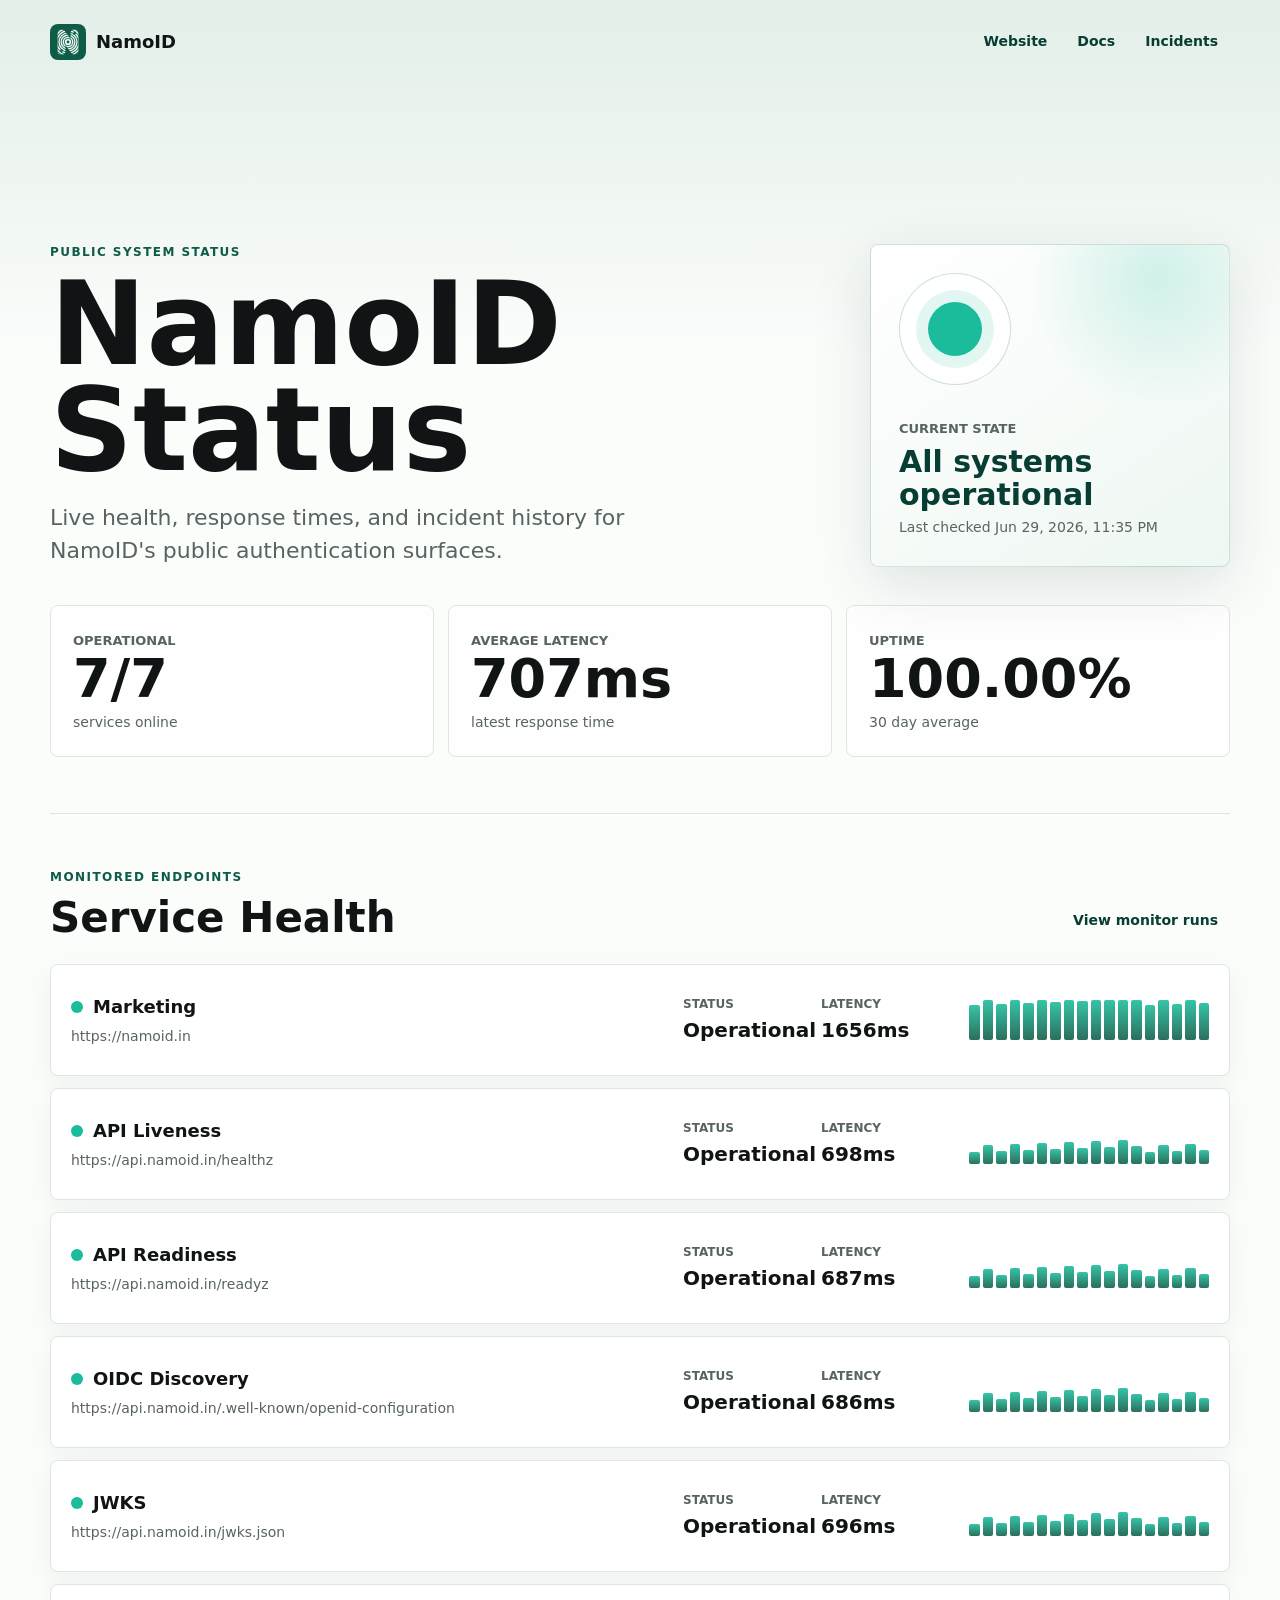
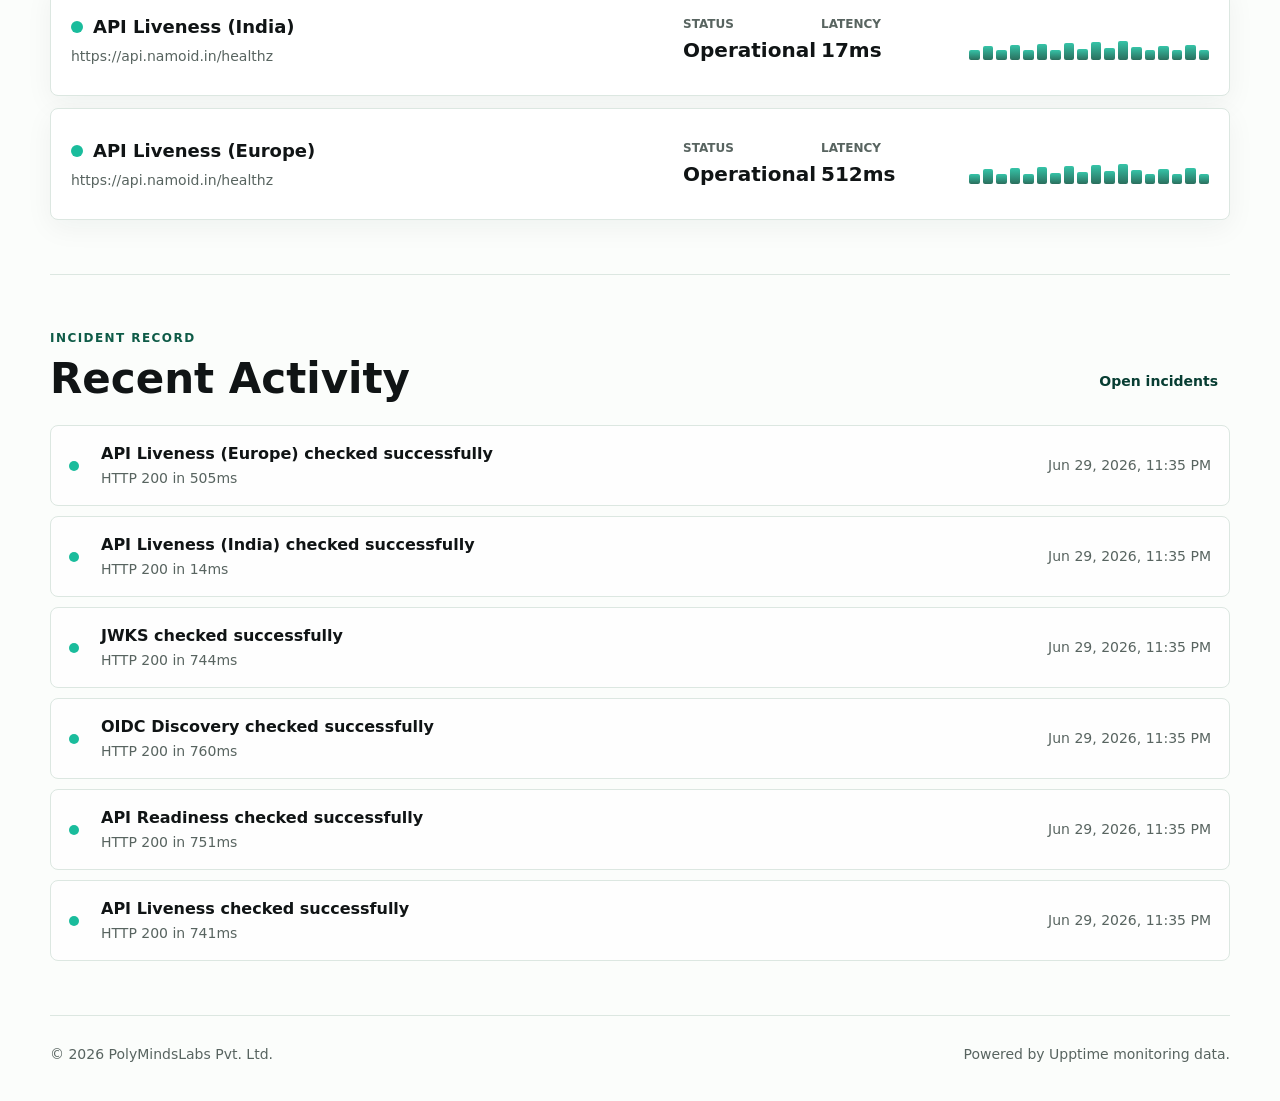
==== commit e975a9f5: "deploy: 04cb0e759c61f00fca1c108b8fc879899c2cb06f" ====
--- a/index.html
+++ b/index.html
@@ -1,18 +1,101 @@
-<!DOCTYPE html> <html lang=en> <head> <meta charset=utf-8> <meta content="width=device-width,initial-scale=1" name=viewport> <meta content=#333333 name=theme-color> <base href=/ > <link href=manifest.json rel=manifest crossorigin=use-credentials> <script>__SAPPER__={baseUrl:"",preloaded:[void 0,{}]};if('serviceWorker' in navigator)navigator.serviceWorker.register('/service-worker.js');(function(){try{eval("async function x(){}");var main="/client/client.cadf9552.js"}catch(e){main="/client/legacy/client.335ce4ab.js"};var s=document.createElement("script");try{new Function("if(0)import('')")();s.src=main;s.type="module";s.crossOrigin="use-credentials";}catch(e){s.src="/client/shimport@2.0.5.js";s.setAttribute("data-main",main);}document.head.appendChild(s);}());</script> <link href=client/client-31a52aa5.css rel=stylesheet><link href=client/createOctokit-a85f76c7.css rel=stylesheet><link href=client/index-b0b6455a.css rel=stylesheet> <title>NamoID Status</title><link href=https://status.namoid.in/themes/light.css rel=stylesheet><link href=https://status.namoid.in/global.css rel=stylesheet><link href=https://namoid.in/brand/namoid-favicon.svg rel=icon type=image/svg><link href=https://namoid.in/icon-192.png rel=icon type=image/png><meta content="NamoID Status"><meta content="Live uptime, response times, and incident history for NamoID."><meta content=https://namoid.in/brand/namoid-og.png><meta content=https://status.namoid.in><meta content=website><meta content=summary_large_image name=twitter:card><meta content="NamoID Status" name=twitter:title><meta content="Live uptime, response times, and incident history for NamoID." name=twitter:description><meta content=https://namoid.in/brand/namoid-og.png name=twitter:image><style>@import url(https://fonts.googleapis.com/css2?family=Plus+Jakarta+Sans:wght@400;500;600;700&family=JetBrains+Mono:wght@400;500&display=swap);:root{--namoid-emerald:#0e5b47;--namoid-deep:#0a4a39;--namoid-mint:#cfe3da;--namoid-ink:#0a0a0a}body{font-family:'Plus Jakarta Sans',system-ui,-apple-system,sans-serif!important}.lead,h1,h2,h3{font-family:'Plus Jakarta Sans',sans-serif!important}h1,h2,h3{letter-spacing:-.02em}header h1{color:var(--namoid-emerald)}a{color:var(--namoid-emerald)}a:hover{color:var(--namoid-deep)}code{font-family:'JetBrains Mono',ui-monospace,monospace!important}nav{border-bottom:1px solid rgba(14,91,71,.12)}nav .logo div{color:var(--namoid-emerald);font-weight:700;letter-spacing:-.01em}</style> <link href=/client/client.cadf9552.js rel=modulepreload as=script crossorigin=use-credentials><link href=/client/client-31a52aa5.css rel=preload as=style><link href=/client/index.95a11cb0.js rel=modulepreload as=script crossorigin=use-credentials><link href=/client/createOctokit.96ef9c8b.js rel=modulepreload as=script crossorigin=use-credentials><link href=/client/inject_styles.803b7e80.js rel=modulepreload as=script crossorigin=use-credentials><link href=/client/createOctokit-a85f76c7.css rel=preload as=style><link href=/client/index-b0b6455a.css rel=preload as=style></head> <body> <div id=sapper> <nav class=svelte-a08hsz><div class="svelte-a08hsz container"><div><a class="svelte-a08hsz logo" href=https://status.namoid.in><img alt="" class=svelte-a08hsz src=https://namoid.in/brand/namoid-mark.svg> <div>NamoID Status</div></a></div> <ul class=svelte-a08hsz><li><a class=svelte-a08hsz href=/ target=_self aria-current=page>Home</a> <li><a class=svelte-a08hsz href=https://namoid.in target=_self>Website</a> <li><a class=svelte-a08hsz href=https://docs.namoid.in target=_self>Docs</a> <li><a class=svelte-a08hsz href=https://github.com/namoidhq/namoid-status/issues target=_self>Report an issue</a> </li> </ul></div> </nav> <main class=container> <header class=svelte-ngkazm><h1>NamoID Status</h1> <p class="svelte-ngkazm lead">Live uptime, response times, and incident history for NamoID — the marketing site, API, and OIDC identity provider.</header> <section class=svelte-8lnl4f><div class="svelte-68jxue loading"><svg class=svelte-68jxue height=38 stroke=#aaa width=38 xmlns=http://www.w3.org/2000/svg><g fill=none fill-rule=evenodd><g stroke-width=2 transform="translate(1 1)"><circle cx=18 cy=18 r=18 stroke-opacity=.5></circle><path d="M36 18c0-9.94-8.06-18-18-18"><animateTransform attributeName=transform dur=1s from="0 18 18" repeatCount=indefinite to="360 18 18" type=rotate></animateTransform></path></g></g></svg></div> </section> <section class=svelte-8lnl4f><div class="svelte-68jxue loading"><svg class=svelte-68jxue height=38 stroke=#aaa width=38 xmlns=http://www.w3.org/2000/svg><g fill=none fill-rule=evenodd><g stroke-width=2 transform="translate(1 1)"><circle cx=18 cy=18 r=18 stroke-opacity=.5></circle><path d="M36 18c0-9.94-8.06-18-18-18"><animateTransform attributeName=transform dur=1s from="0 18 18" repeatCount=indefinite to="360 18 18" type=rotate></animateTransform></path></g></g></svg></div> </section> <div class="svelte-fqsq6s f changed"><h2>Live Status</h2> <form class="svelte-fqsq6s f r"><div><input class=svelte-fqsq6s id=data_day name=d type=radio value=day><label class=svelte-fqsq6s for=data_day>24h</label></div> <div><input class=svelte-fqsq6s id=data_week name=d type=radio value=week checked><label class=svelte-fqsq6s for=data_week>7d</label></div> <div><input class=svelte-fqsq6s id=data_month name=d type=radio value=month><label class=svelte-fqsq6s for=data_month>30d</label></div> <div><input class=svelte-fqsq6s id=data_year name=d type=radio value=year><label class=svelte-fqsq6s for=data_year>1y</label></div> <div><input class=svelte-fqsq6s id=data_all name=d type=radio value=all><label class=svelte-fqsq6s for=data_all>all</label></div></form></div> <section class="svelte-fqsq6s live-status"><div class="svelte-68jxue loading"><svg class=svelte-68jxue height=38 stroke=#aaa width=38 xmlns=http://www.w3.org/2000/svg><g fill=none fill-rule=evenodd><g stroke-width=2 transform="translate(1 1)"><circle cx=18 cy=18 r=18 stroke-opacity=.5></circle><path d="M36 18c0-9.94-8.06-18-18-18"><animateTransform attributeName=transform dur=1s from="0 18 18" repeatCount=indefinite to="360 18 18" type=rotate></animateTransform></path></g></g></svg></div> </section> <section><div class="svelte-68jxue loading"><svg class=svelte-68jxue height=38 stroke=#aaa width=38 xmlns=http://www.w3.org/2000/svg><g fill=none fill-rule=evenodd><g stroke-width=2 transform="translate(1 1)"><circle cx=18 cy=18 r=18 stroke-opacity=.5></circle><path d="M36 18c0-9.94-8.06-18-18-18"><animateTransform attributeName=transform dur=1s from="0 18 18" repeatCount=indefinite to="360 18 18" type=rotate></animateTransform></path></g></g></svg></div> </section> <section><div class="svelte-68jxue loading"><svg class=svelte-68jxue height=38 stroke=#aaa width=38 xmlns=http://www.w3.org/2000/svg><g fill=none fill-rule=evenodd><g stroke-width=2 transform="translate(1 1)"><circle cx=18 cy=18 r=18 stroke-opacity=.5></circle><path d="M36 18c0-9.94-8.06-18-18-18"><animateTransform attributeName=transform dur=1s from="0 18 18" repeatCount=indefinite to="360 18 18" type=rotate></animateTransform></path></g></g></svg></div></section></main> <footer class=svelte-jbr799><p>© 2026 NamoID. All rights reserved.</p> </footer></div> <script> try {
-        if (typeof window !== "undefined" && window.navigator && navigator.serviceWorker) {
-          navigator.serviceWorker.getRegistrations().then(function (registrations) {
-            for (let registration of registrations) {
-              registration.unregister();
-            }
-          });
-        }
-        if (typeof window !== "undefined" && "caches" in window) {
-          caches.keys().then(function (keyList) {
-            return Promise.all(
-              keyList.map(function (key) {
-                return caches.delete(key);
-              })
-            );
-          });
-        }
-      } catch (error) {} </script> +<!doctype html>
+<html lang="en">
+  <head>
+    <meta charset="utf-8" />
+    <meta name="viewport" content="width=device-width, initial-scale=1" />
+    <meta name="theme-color" content="#0e5b47" />
+    <meta name="description" content="Live uptime, response times, and incident history for NamoID." />
+    <meta property="og:title" content="NamoID Status" />
+    <meta property="og:description" content="Live uptime, response times, and incident history for NamoID." />
+    <meta property="og:type" content="website" />
+    <meta property="og:url" content="https://status.namoid.in" />
+    <title>NamoID Status</title>
+    <link rel="icon" href="./assets/namoid-mark.svg" type="image/svg+xml" />
+    <link rel="stylesheet" href="./styles.css" />
+  </head>
+  <body>
+    <header class="site-header">
+      <a class="brand" href="https://namoid.in" aria-label="NamoID home">
+        <img src="./assets/namoid-mark.svg" alt="" width="36" height="36" />
+        <span>NamoID</span>
+      </a>
+      <nav class="nav" aria-label="Primary navigation">
+        <a href="https://namoid.in">Website</a>
+        <a href="https://docs.namoid.in">Docs</a>
+        <a href="https://github.com/namoidhq/namoid-status/issues">Incidents</a>
+      </nav>
+    </header>
+
+    <main>
+      <section class="hero" aria-labelledby="page-title">
+        <div class="hero-copy">
+          <p class="eyebrow">Public system status</p>
+          <h1 id="page-title">NamoID Status</h1>
+          <p class="hero-text">
+            Live health, response times, and incident history for NamoID's public
+            authentication surfaces.
+          </p>
+        </div>
+        <aside class="status-panel" aria-label="Current status summary">
+          <div class="status-orbit" aria-hidden="true">
+            <span></span>
+          </div>
+          <p class="status-label">Current State</p>
+          <p class="status-headline" id="overallStatus">Checking systems</p>
+          <p class="status-meta" id="lastUpdated">Loading latest monitor data</p>
+        </aside>
+      </section>
+
+      <section class="metrics-grid" aria-label="Status metrics">
+        <article class="metric">
+          <span class="metric-label">Operational</span>
+          <strong id="operationalCount">-</strong>
+          <span id="operationalMeta">services online</span>
+        </article>
+        <article class="metric">
+          <span class="metric-label">Average Latency</span>
+          <strong id="avgLatency">-</strong>
+          <span>latest response time</span>
+        </article>
+        <article class="metric">
+          <span class="metric-label">Uptime</span>
+          <strong id="avgUptime">-</strong>
+          <span>30 day average</span>
+        </article>
+      </section>
+
+      <section class="section-shell" aria-labelledby="services-title">
+        <div class="section-heading">
+          <div>
+            <p class="eyebrow">Monitored endpoints</p>
+            <h2 id="services-title">Service Health</h2>
+          </div>
+          <a class="text-link" href="https://github.com/namoidhq/namoid-status/actions">View monitor runs</a>
+        </div>
+        <div class="service-list" id="serviceList" aria-live="polite">
+          <article class="service-card skeleton"></article>
+          <article class="service-card skeleton"></article>
+          <article class="service-card skeleton"></article>
+        </div>
+      </section>
+
+      <section class="section-shell timeline-shell" aria-labelledby="timeline-title">
+        <div class="section-heading">
+          <div>
+            <p class="eyebrow">Incident record</p>
+            <h2 id="timeline-title">Recent Activity</h2>
+          </div>
+          <a class="text-link" href="https://github.com/namoidhq/namoid-status/issues?q=is%3Aissue+label%3Astatus">Open incidents</a>
+        </div>
+        <div class="timeline" id="timeline"></div>
+      </section>
+    </main>
+
+    <footer class="footer">
+      <span>© 2026 PolyMindsLabs Pvt. Ltd.</span>
+      <span>Powered by Upptime monitoring data.</span>
+    </footer>
+
+    <script src="./app.js" defer></script>
+  </body>
+</html>
--- a/styles.css
+++ b/styles.css
@@ -0,0 +1,459 @@
+:root {
+  color-scheme: light;
+  --ink: #101415;
+  --muted: #586460;
+  --line: #dce7e1;
+  --paper: #fbfdfb;
+  --surface: #ffffff;
+  --emerald: #0e5b47;
+  --deep: #073d32;
+  --mint: #cfe3da;
+  --aqua: #1abc9c;
+  --rose: #b42318;
+  --amber: #a15c00;
+  --shadow: 0 18px 60px rgba(12, 45, 37, 0.12);
+}
+
+* {
+  box-sizing: border-box;
+}
+
+body {
+  margin: 0;
+  min-width: 320px;
+  background:
+    linear-gradient(180deg, rgba(207, 227, 218, 0.55), rgba(251, 253, 251, 0) 360px),
+    var(--paper);
+  color: var(--ink);
+  font-family:
+    Inter, ui-sans-serif, system-ui, -apple-system, BlinkMacSystemFont, "Segoe UI", sans-serif;
+  line-height: 1.5;
+}
+
+a {
+  color: inherit;
+  text-decoration: none;
+}
+
+.site-header {
+  display: flex;
+  align-items: center;
+  justify-content: space-between;
+  gap: 24px;
+  width: min(1180px, calc(100% - 40px));
+  margin: 0 auto;
+  padding: 22px 0;
+}
+
+.brand {
+  display: inline-flex;
+  align-items: center;
+  gap: 10px;
+  font-size: 18px;
+  font-weight: 750;
+  letter-spacing: 0;
+}
+
+.brand img {
+  width: 36px;
+  height: 36px;
+}
+
+.nav {
+  display: flex;
+  align-items: center;
+  gap: 6px;
+}
+
+.nav a,
+.text-link {
+  border-radius: 6px;
+  color: var(--deep);
+  font-size: 14px;
+  font-weight: 650;
+  padding: 9px 12px;
+}
+
+.nav a:hover,
+.text-link:hover {
+  background: rgba(14, 91, 71, 0.08);
+}
+
+main {
+  width: min(1180px, calc(100% - 40px));
+  margin: 0 auto;
+}
+
+.hero {
+  display: grid;
+  grid-template-columns: minmax(0, 1fr) 360px;
+  align-items: end;
+  gap: 36px;
+  min-height: clamp(390px, 58vh, 560px);
+  padding: 42px 0 38px;
+}
+
+.hero-copy {
+  max-width: 720px;
+}
+
+.eyebrow {
+  margin: 0 0 10px;
+  color: var(--emerald);
+  font-size: 12px;
+  font-weight: 800;
+  letter-spacing: 0.12em;
+  text-transform: uppercase;
+}
+
+h1,
+h2,
+p {
+  margin-top: 0;
+}
+
+h1 {
+  margin-bottom: 18px;
+  max-width: 760px;
+  font-size: clamp(56px, 9vw, 116px);
+  line-height: 0.92;
+  letter-spacing: 0;
+}
+
+h2 {
+  margin-bottom: 0;
+  font-size: clamp(28px, 4vw, 42px);
+  line-height: 1.05;
+  letter-spacing: 0;
+}
+
+.hero-text {
+  max-width: 620px;
+  margin-bottom: 0;
+  color: var(--muted);
+  font-size: clamp(18px, 2vw, 22px);
+}
+
+.status-panel {
+  position: relative;
+  overflow: hidden;
+  min-height: 300px;
+  border: 1px solid rgba(14, 91, 71, 0.16);
+  border-radius: 8px;
+  background:
+    radial-gradient(circle at 80% 10%, rgba(26, 188, 156, 0.18), transparent 32%),
+    linear-gradient(145deg, #ffffff, #eef7f2);
+  box-shadow: var(--shadow);
+  padding: 28px;
+}
+
+.status-orbit {
+  display: grid;
+  place-items: center;
+  width: 112px;
+  height: 112px;
+  margin-bottom: 34px;
+  border: 1px solid rgba(14, 91, 71, 0.2);
+  border-radius: 999px;
+  background: rgba(255, 255, 255, 0.72);
+}
+
+.status-orbit span {
+  width: 54px;
+  height: 54px;
+  border-radius: 999px;
+  background: var(--aqua);
+  box-shadow: 0 0 0 12px rgba(26, 188, 156, 0.12);
+}
+
+.status-panel.is-down .status-orbit span {
+  background: var(--rose);
+  box-shadow: 0 0 0 12px rgba(180, 35, 24, 0.12);
+}
+
+.status-label,
+.metric-label {
+  margin-bottom: 8px;
+  color: var(--muted);
+  font-size: 13px;
+  font-weight: 700;
+  text-transform: uppercase;
+}
+
+.status-headline {
+  margin-bottom: 6px;
+  color: var(--deep);
+  font-size: 30px;
+  font-weight: 800;
+  line-height: 1.08;
+}
+
+.status-panel.is-down .status-headline {
+  color: var(--rose);
+}
+
+.status-meta {
+  margin-bottom: 0;
+  color: var(--muted);
+  font-size: 14px;
+}
+
+.metrics-grid {
+  display: grid;
+  grid-template-columns: repeat(3, minmax(0, 1fr));
+  gap: 14px;
+  margin-bottom: 56px;
+}
+
+.metric {
+  min-height: 150px;
+  border: 1px solid var(--line);
+  border-radius: 8px;
+  background: rgba(255, 255, 255, 0.78);
+  padding: 22px;
+}
+
+.metric strong {
+  display: block;
+  margin-bottom: 4px;
+  color: var(--ink);
+  font-size: clamp(34px, 5vw, 54px);
+  line-height: 1;
+  letter-spacing: 0;
+}
+
+.metric span:last-child {
+  color: var(--muted);
+  font-size: 14px;
+}
+
+.section-shell {
+  padding: 54px 0;
+  border-top: 1px solid var(--line);
+}
+
+.section-heading {
+  display: flex;
+  align-items: end;
+  justify-content: space-between;
+  gap: 24px;
+  margin-bottom: 24px;
+}
+
+.service-list {
+  display: grid;
+  gap: 12px;
+}
+
+.service-card {
+  display: grid;
+  grid-template-columns: minmax(220px, 1fr) 120px 130px minmax(160px, 240px);
+  align-items: center;
+  gap: 18px;
+  min-height: 112px;
+  border: 1px solid var(--line);
+  border-radius: 8px;
+  background: var(--surface);
+  padding: 20px;
+  box-shadow: 0 8px 28px rgba(12, 45, 37, 0.05);
+}
+
+.service-main {
+  min-width: 0;
+}
+
+.service-name {
+  display: flex;
+  align-items: center;
+  gap: 10px;
+  margin-bottom: 6px;
+  font-size: 18px;
+  font-weight: 800;
+}
+
+.status-dot {
+  flex: 0 0 auto;
+  width: 12px;
+  height: 12px;
+  border-radius: 999px;
+  background: var(--aqua);
+}
+
+.service-card.is-down .status-dot {
+  background: var(--rose);
+}
+
+.service-url {
+  overflow: hidden;
+  margin-bottom: 0;
+  color: var(--muted);
+  font-size: 14px;
+  text-overflow: ellipsis;
+  white-space: nowrap;
+}
+
+.service-stat {
+  display: grid;
+  gap: 2px;
+}
+
+.service-stat span {
+  color: var(--muted);
+  font-size: 12px;
+  font-weight: 700;
+  text-transform: uppercase;
+}
+
+.service-stat strong {
+  color: var(--ink);
+  font-size: 20px;
+}
+
+.sparkline {
+  display: flex;
+  align-items: end;
+  gap: 3px;
+  height: 40px;
+}
+
+.sparkline span {
+  width: 100%;
+  min-width: 4px;
+  border-radius: 2px;
+  background: linear-gradient(180deg, var(--aqua), var(--emerald));
+  opacity: 0.88;
+}
+
+.service-card.is-down .sparkline span:last-child {
+  background: var(--rose);
+}
+
+.timeline {
+  display: grid;
+  gap: 10px;
+}
+
+.timeline-item {
+  display: grid;
+  grid-template-columns: 18px 1fr auto;
+  align-items: center;
+  gap: 14px;
+  min-height: 66px;
+  border: 1px solid var(--line);
+  border-radius: 8px;
+  background: rgba(255, 255, 255, 0.72);
+  padding: 16px 18px;
+}
+
+.timeline-marker {
+  width: 10px;
+  height: 10px;
+  border-radius: 999px;
+  background: var(--aqua);
+}
+
+.timeline-title {
+  margin-bottom: 2px;
+  font-weight: 760;
+}
+
+.timeline-subtitle,
+.timeline-time {
+  margin-bottom: 0;
+  color: var(--muted);
+  font-size: 14px;
+}
+
+.footer {
+  display: flex;
+  justify-content: space-between;
+  gap: 20px;
+  width: min(1180px, calc(100% - 40px));
+  margin: 0 auto;
+  border-top: 1px solid var(--line);
+  padding: 28px 0 36px;
+  color: var(--muted);
+  font-size: 14px;
+}
+
+.skeleton {
+  position: relative;
+  overflow: hidden;
+  background: #eef5f1;
+}
+
+.skeleton::after {
+  content: "";
+  position: absolute;
+  inset: 0;
+  background: linear-gradient(90deg, transparent, rgba(255, 255, 255, 0.65), transparent);
+  animation: shimmer 1.4s infinite;
+}
+
+@keyframes shimmer {
+  from {
+    transform: translateX(-100%);
+  }
+  to {
+    transform: translateX(100%);
+  }
+}
+
+@media (max-width: 860px) {
+  .site-header,
+  .section-heading,
+  .footer {
+    align-items: flex-start;
+    flex-direction: column;
+  }
+
+  .nav {
+    flex-wrap: wrap;
+  }
+
+  .hero,
+  .metrics-grid {
+    grid-template-columns: 1fr;
+  }
+
+  .hero {
+    min-height: auto;
+    padding-top: 28px;
+  }
+
+  .service-card {
+    grid-template-columns: 1fr 1fr;
+  }
+
+  .sparkline {
+    grid-column: 1 / -1;
+  }
+}
+
+@media (max-width: 560px) {
+  .site-header,
+  main,
+  .footer {
+    width: min(100% - 28px, 1180px);
+  }
+
+  h1 {
+    font-size: 54px;
+  }
+
+  .status-panel,
+  .metric,
+  .service-card,
+  .timeline-item {
+    padding: 18px;
+  }
+
+  .service-card,
+  .timeline-item {
+    grid-template-columns: 1fr;
+  }
+
+  .timeline-time {
+    justify-self: start;
+  }
+}
